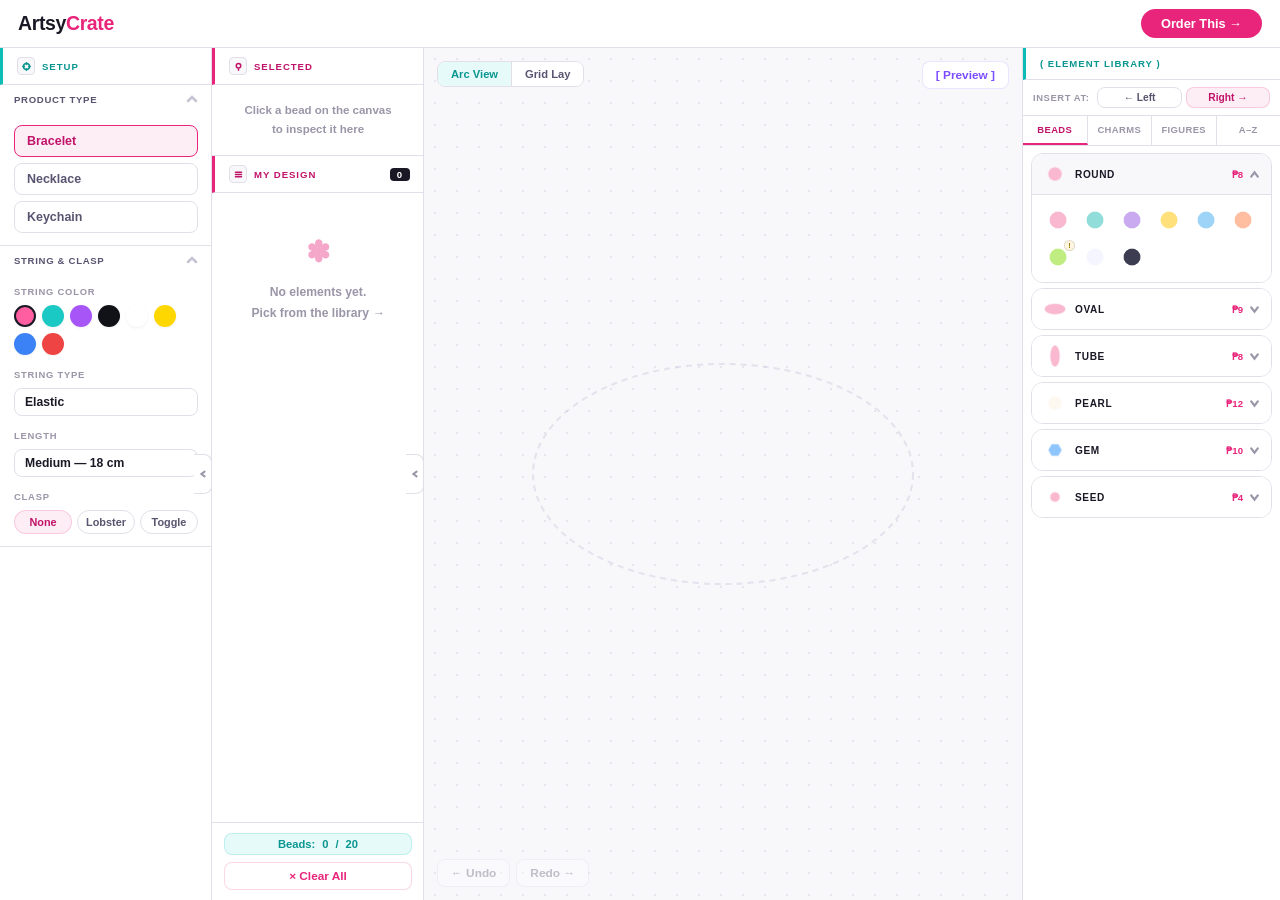
==== builder/main.html @ 863a0976 "3-22" ====
<!DOCTYPE html>
<html lang="en">
<head>
  <meta charset="UTF-8"/>
  <meta name="viewport" content="width=device-width,initial-scale=1.0"/>
  <title>ArtsyCrate — Brutalist Design Builder</title>
  <link rel="preconnect" href="https://fonts.googleapis.com"/>
  <link href="https://fonts.googleapis.com/css2?family=DM+Sans:wght@300;400;500;600;700&display=swap" rel="stylesheet"/>
  <link rel="stylesheet" href="./css/style.css" />

</head>
<body>

<div class="topbar">
  <a href="#" class="logo">Artsy<b>Crate</b></a>

  <div class="topbar-r">
    <button class="btn-order" onclick="app.ui.openOrder()">Order This →</button>
  </div>
</div>



<div class="builder">

  <div class="setup-panel" id="setup-panel">
    <button class="collapse-btn" onclick="app.ui.toggleSetup()" title="Toggle Setup">
      <svg viewBox="0 0 10 10"><polyline points="7,2 3,5 7,8"/></svg>
    </button>
    <div class="collapsed-label"><span>Setup</span></div>
    <div class="setup-inner">
      <div class="phead teal">
        <div class="phead-ico"><svg viewBox="0 0 12 12"><circle cx="6" cy="6" r="4"/><line x1="6" y1="1" x2="6" y2="3"/><line x1="6" y1="9" x2="6" y2="11"/><line x1="1" y1="6" x2="3" y2="6"/><line x1="9" y1="6" x2="11" y2="6"/></svg></div>
        Setup
      </div>
      <div class="psec open" id="sec-product">
        <div class="psec-toggle" onclick="app.ui.toggleSec('sec-product')">
          <span class="psec-toggle-lbl">Product Type</span>
          <svg class="psec-arr" viewBox="0 0 12 12"><polyline points="2,4 6,8 10,4"/></svg>
        </div>
        <div class="psec-body">
          <div class="type-pills">
            <div class="tpill active" data-price="80" data-max="20" data-prod="bracelet" onclick="app.ui.setProduct(this)">
              Bracelet
            </div>
            <div class="tpill" data-price="100" data-max="28" data-prod="necklace" onclick="app.ui.setProduct(this)">
              Necklace
            </div>
            <div class="tpill" data-price="65" data-max="12" data-prod="keychain" onclick="app.ui.setProduct(this)">
              Keychain
            </div>
          </div>
        </div>
      </div>
      <div class="psec open" id="sec-string">
        <div class="psec-toggle" onclick="app.ui.toggleSec('sec-string')">
          <span class="psec-toggle-lbl">String & Clasp</span>
          <svg class="psec-arr" viewBox="0 0 12 12"><polyline points="2,4 6,8 10,4"/></svg>
        </div>
        <div class="psec-body">
          <div class="slbl" style="margin-bottom:8px;">String Color</div>
          <div class="swatches" id="str-sw" style="margin-bottom:14px;">
            <div class="sw active" style="background:#FF5FA0;" onclick="app.ui.setStrCol('#FF5FA0',this)"></div>
            <div class="sw" style="background:#1AC8C4;" onclick="app.ui.setStrCol('#1AC8C4',this)"></div>
            <div class="sw" style="background:#A855F7;" onclick="app.ui.setStrCol('#A855F7',this)"></div>
            <div class="sw" style="background:#111118;" onclick="app.ui.setStrCol('#111118',this)"></div>
            <div class="sw" style="background:#fff;" onclick="app.ui.setStrCol('#ffffff',this)"></div>
            <div class="sw" style="background:#FFD700;" onclick="app.ui.setStrCol('#FFD700',this)"></div>
            <div class="sw" style="background:#3B82F6;" onclick="app.ui.setStrCol('#3B82F6',this)"></div>
            <div class="sw" style="background:#EF4444;" onclick="app.ui.setStrCol('#EF4444',this)"></div>
          </div>
          <div class="slbl" style="margin-bottom:8px;">String Type</div>
          <select class="sel" id="str-type" style="margin-bottom:14px;" onchange="app.ui.setStrType(this.value)">
            <option value="Elastic">Elastic</option>
            <option value="Cord">Cord</option>
            <option value="Wire">Wire</option>
            <option value="Chain">Chain</option>
          </select>
          <div class="slbl" style="margin-bottom:8px;">Length</div>
          <select class="sel" id="length-sel" style="margin-bottom:14px;" onchange="app.render()">
            <option value="small">Small — 16 cm</option>
            <option value="medium" selected>Medium — 18 cm</option>
            <option value="large">Large — 20 cm</option>
            <option value="custom">Custom</option>
          </select>
          <div class="slbl" style="margin-bottom:8px;">Clasp</div>
          <div class="cpills" id="clasp-pills">
            <div class="cpill active" onclick="app.ui.setClasp('none',this)">None</div>
            <div class="cpill" onclick="app.ui.setClasp('lobster',this)">Lobster</div>
            <div class="cpill" onclick="app.ui.setClasp('toggle',this)">Toggle</div>
          </div>
        </div>
      </div>
    </div>
  </div>

  <!-- ── Design panel: inspector + list + clear footer (no total estimate) ── -->
  <div class="design-panel" id="design-panel">
    <button class="collapse-btn" onclick="app.ui.toggleDesign()" title="Toggle Design Panel">
      <svg viewBox="0 0 10 10"><polyline points="7,2 3,5 7,8"/></svg>
    </button>
    <div class="collapsed-label"><span>My Design</span></div>
    <div class="design-inner">
      <div class="insp-section">
        <div class="phead lime">
          <div class="phead-ico"><svg viewBox="0 0 12 12"><circle cx="6" cy="5" r="3"/><line x1="6" y1="9" x2="6" y2="11"/></svg></div>
          Selected
        </div>
        <div id="insp-body">
          <div class="insp-empty">Click a bead on the canvas<br>to inspect it here</div>
        </div>
      </div>
      <div class="placed-list-wrap">
        <div class="phead lime">
          <div class="phead-ico"><svg viewBox="0 0 12 12"><line x1="2" y1="3" x2="10" y2="3"/><line x1="2" y1="6" x2="10" y2="6"/><line x1="2" y1="9" x2="10" y2="9"/></svg></div>
          My Design
          <span id="elem-count-badge" style="margin-left:auto;background:var(--ink);color:white;border-radius:4px;padding:1px 7px;font-size:.6rem;font-weight:900;">0</span>
        </div>
        <div class="dlist" id="design-list">
          <div class="dempty">
            <div class="dempty-icon">✽</div>
            No elements yet.<br>Pick from the library →
          </div>
        </div>
        <!-- Bead ratio + Clear button at the bottom of design panel -->
        <div class="design-clear-foot">
          <div class="design-bead-ratio">
            <span class="bdg teal" style="width:100%;justify-content:center;display:flex;">
              Beads: <span class="val" id="bead-ct" style="margin:0 3px;">0</span> / <span id="bead-max" style="margin-left:3px;">20</span>
            </span>
          </div>
          <button class="tbtn t-pink" onclick="app.state.clearAll()">× Clear All</button>
        </div>
      </div>
    </div>
  </div>

  <!-- ── Canvas area with floating view & preview controls ── -->
  <div class="canvas-area" id="canvas-area">
    <div class="canvas-bg"></div>
    <div class="canvas-surface" id="canvas-surface"></div>

    <!-- Top-left: Arc View / Grid Lay toggle -->
    <div class="canvas-float top-left">
      <div class="view-grp">
        <button class="vtbtn active" id="vt-sil" onclick="app.ui.setView('silhouette')">Arc View</button>
        <button class="vtbtn" id="vt-flat" onclick="app.ui.setView('flatlay')">Grid Lay</button>
      </div>
    </div>

    <!-- Top-right: Preview button -->
    <div class="canvas-float top-right">
      <button class="tbtn t-lime" onclick="app.ui.openPreview()">[ Preview ]</button>
    </div>

    <!-- Bottom-left: Undo / Redo -->
    <div class="canvas-float bottom-left">
      <button class="tbtn" id="btn-undo" onclick="app.state.undo()" disabled>← Undo</button>
      <button class="tbtn" id="btn-redo" onclick="app.state.redo()" disabled>Redo →</button>
    </div>

    <canvas id="main-canvas" width="680" height="480" style="position:relative;z-index:2;cursor:pointer;"></canvas>
  </div>

  <div class="rpanel">
    <div class="rhead">( Element Library )</div>
    
    <div class="dir-toggle">
      <span class="dir-lbl">Insert At:</span>
      <div class="dir-btns">
        <button class="dir-btn" onclick="app.ui.setAddDir('left', this)">← Left</button>
        <button class="dir-btn active" onclick="app.ui.setAddDir('right', this)">Right →</button>
      </div>
    </div>

    <div class="ltabs" id="lib-tabs">
      <div class="ltab active" data-tab="beads"   onclick="app.ui.switchTab(this)">Beads</div>
      <div class="ltab" data-tab="charms"  onclick="app.ui.switchTab(this)">Charms</div>
      <div class="ltab" data-tab="figures" onclick="app.ui.switchTab(this)">Figures</div>
      <div class="ltab" data-tab="letters" onclick="app.ui.switchTab(this)">A–Z</div>
    </div>
    
    <div id="tab-beads" style="display:flex;flex-direction:column;flex:1;overflow:hidden;min-height:0;">
      <div class="bead-groups" id="bead-groups"></div>
    </div>

    <div id="tab-charms" style="display:none;flex-direction:column;flex:1;overflow:hidden;min-height:0;">
      <div class="lsrch"><input type="text" placeholder="Search charms..." oninput="app.ui.filterLib(this)"/></div>
      <div class="lgrid" id="grid-charms"></div>
    </div>
    <div id="tab-figures" style="display:none;flex-direction:column;flex:1;overflow:hidden;min-height:0;">
      <div id="grid-figures" style="display:flex;flex-direction:column;flex:1;overflow:hidden;min-height:0;"></div>
    </div>

    <div id="tab-letters" style="display:none;flex-direction:column;flex:1;overflow:hidden;min-height:0;">
      <!-- Row 1: Tile shape toggle (Square / Circle) -->
      <div class="lshape-row">
        <span class="dir-lbl">Tile Shape:</span>
        <div class="lshape-btns">
          <button class="lshape-btn active" onclick="app.ui.setLetterShape('square', this)">
            <span class="lshape-preview lshape-sq">A</span> Square
          </button>
          <button class="lshape-btn" onclick="app.ui.setLetterShape('round', this)">
            <span class="lshape-preview lshape-rd">A</span> Circle
          </button>
        </div>
      </div>
      <!-- Row 2: Color swatches -->
      <div class="lclr">
        <div class="slbl" style="margin:0;font-size:.65rem;white-space:nowrap;">Color</div>
        <div class="swatches" id="ltr-sw">
          <div class="sw active" style="background:#fff;"     onclick="app.ui.setLtrCol('#ffffff','#333344',this)"></div>
          <div class="sw"        style="background:#F9B8CF;"  onclick="app.ui.setLtrCol('#F9B8CF','#C06080',this)"></div>
          <div class="sw"        style="background:#90DDD9;"  onclick="app.ui.setLtrCol('#90DDD9','#3A8884',this)"></div>
          <div class="sw"        style="background:#C9A9F0;"  onclick="app.ui.setLtrCol('#C9A9F0','#6040A0',this)"></div>
          <div class="sw"        style="background:#CCE86A;"  onclick="app.ui.setLtrCol('#CCE86A','#6A9020',this)"></div>
          <div class="sw"        style="background:#FFE07A;"  onclick="app.ui.setLtrCol('#FFE07A','#A07010',this)"></div>
          <div class="sw"        style="background:#3D3D52;"  onclick="app.ui.setLtrCol('#3D3D52','#ffffff',this)"></div>
        </div>
      </div>
      <!-- Row 3: Letter grid -->
      <div class="lgrid-ltrs" id="grid-ltrs"></div>
    </div>
  </div>
</div>

<!-- Preview Modal -->
<div class="overlay" id="prev-modal">
  <div class="mbox">
    <div class="mhead teal">
      <div class="mtitle">( Design Preview )</div>
      <button class="mclose" onclick="app.ui.closeModal('prev-modal')">×</button>
    </div>
    <div class="mbody">
      <div class="prev-stage" id="prev-stage">
        <div class="design-export-wrap">
          <canvas id="preview-canvas" width="460" height="320"></canvas>
        </div>
      </div>
      <div class="minfo" id="prev-info"></div>
      <div class="mbtns">
        <button class="mbtn secondary" onclick="app.ui.closeModal('prev-modal')">← Edit</button>
        <button class="mbtn primary" onclick="app.ui.downloadDesign()">⬇ Download PNG</button>
      </div>
    </div>
  </div>
</div>

<!-- Order Modal -->
<div class="overlay" id="order-modal">
  <div class="mbox">
    <div class="mhead pink">
      <div class="mtitle">( Place Your Order )</div>
      <button class="mclose" onclick="app.ui.closeModal('order-modal')">×</button>
    </div>
    <div class="mbody">
      <div class="form-col">
        <div class="frow2">
          <div class="frow"><label class="flbl">First Name</label><input class="finput" placeholder="Maria"/></div>
          <div class="frow"><label class="flbl">Last Name</label><input class="finput" placeholder="Santos"/></div>
        </div>
        <div class="frow"><label class="flbl">Contact No.</label><input class="finput" placeholder="09xx-xxx-xxxx"/></div>
        <div class="frow"><label class="flbl">Special Notes</label><input class="finput" placeholder="Any message..."/></div>
        <div class="osum">
          <div class="osum-t">Order Summary</div>
          <div class="osum-row"><span id="os-prod">Bracelet · Medium</span><span id="os-base">₱80</span></div>
          <div class="osum-row"><span id="os-elems">0 elements</span><span id="os-ecost">₱0</span></div>
          <div class="osum-total"><span>Total Estimate</span><span id="os-total" style="color:var(--pink-dk);">₱0.00</span></div>
        </div>
        <div id="order-design-thumb" style="display:none; margin-top:8px;">
          <div class="slbl">Design Reference</div>
          <canvas id="order-canvas" width="300" height="140" style="width:100%;border:var(--b3);border-radius:10px;box-shadow:4px 4px 0 var(--ink); background:var(--off);"></canvas>
        </div>
        <div class="mbtns" style="margin-top:10px;">
          <button class="mbtn secondary" onclick="app.ui.closeModal('order-modal')">← Back</button>
          <button class="mbtn primary" onclick="app.ui.submitOrder()">Submit Order ✓</button>
        </div>
      </div>
    </div>
  </div>
</div>

<div class="toast" id="toast"></div>

<script type="module" src="./js/main.js"></script>

</body>
</html>
---- builder/css/style.css ----
/* ============================================================
   ARTSYCRATE — WHITE PANEL SYSTEM
   Hot pink = primary CTA / active
   Teal     = secondary / canvas accents
   Purple   = inspector / subtle highlight
   All panels: white background, color used only as accents
   ============================================================ */

:root {
  /* ── Brand Colors ── */
  --pink:       #E8257A;
  --pink-dk:    #C0136A;
  --pink-lt:    #FDEEF5;
  --pink-bd:    rgba(232,37,122,.18);

  --teal:       #0DBCB4;
  --teal-dk:    #0A9690;
  --teal-lt:    #E6FAF9;
  --teal-bd:    rgba(13,188,180,.18);

  --purple:     #7C4DFF;
  --purple-dk:  #5E35C8;
  --purple-lt:  #F0EBFF;
  --purple-bd:  rgba(124,77,255,.15);

  /* ── Neutrals ── */
  --ink:        #1A1825;
  --ink2:       #5A5470;
  --ink3:       #9B95A8;
  --ink4:       #C8C3D2;

  --white:      #FFFFFF;
  --grey-50:    #F8F7FA;    /* page bg */
  --grey-100:   #F0EEF4;    /* subtle dividers / hover */
  --grey-200:   #E2DFE9;    /* borders */
  --grey-300:   #CAC6D6;    /* strong borders */

  /* ── Shadows ── */
  --sh-xs:  0 1px 3px rgba(26,24,37,.06);
  --sh-sm:  0 2px 8px rgba(26,24,37,.07);
  --sh-md:  0 4px 20px rgba(26,24,37,.09);

  /* ── Typography ── */
  --fh: 'Syne', sans-serif;
  --fb: 'Nunito', sans-serif;

  /* ── Radius ── */
  --r-xs:   4px;
  --r-sm:   8px;
  --r-md:   12px;
  --r-lg:   16px;
  --r-pill: 999px;

  /* ── Layout ── */
  --setup-w:          212px;
  --design-w:         212px;
  --right-w:          258px;
  --setup-collapsed:  34px;
  --design-collapsed: 34px;
}

*, *::before, *::after { box-sizing: border-box; margin: 0; padding: 0; }

body {
  font-family: var(--fb);
  background: var(--grey-50);
  color: var(--ink);
  overflow: hidden;
  height: 100vh;
  display: flex;
  flex-direction: column;
}

/* ══════════════════════════════════════════
   TOPBAR
══════════════════════════════════════════ */
.topbar {
  background: var(--white);
  padding: 0 18px;
  height: 48px;
  display: flex;
  align-items: center;
  justify-content: space-between;
  border-bottom: 1px solid var(--grey-200);
  flex-shrink: 0;
  z-index: 10;
}

.logo {
  font-family: var(--fh);
  font-size: 1.22rem;
  color: var(--ink);
  text-decoration: none;
  letter-spacing: -.02em;
  font-weight: 800;
}
.logo b { color: var(--pink); }

.topbar-r { display: flex; gap: 8px; align-items: center; }

#price-disp-wrap {
  background: var(--pink-lt);
  border: 1.5px solid var(--pink-bd);
  border-radius: var(--r-pill);
  padding: 5px 14px;
  font-family: var(--fh);
  font-size: .8rem;
  font-weight: 800;
  color: var(--pink);
}

.btn-ghost {
  background: var(--white);
  color: var(--ink2);
  border: 1.5px solid var(--grey-200);
  border-radius: var(--r-pill);
  padding: 6px 16px;
  font-family: var(--fb);
  font-weight: 700;
  font-size: .76rem;
  cursor: pointer;
  transition: border-color .15s, background .15s;
}
.btn-ghost:hover { background: var(--grey-50); border-color: var(--grey-300); }

.btn-order {
  background: var(--pink);
  color: var(--white);
  border: none;
  border-radius: var(--r-pill);
  padding: 7px 20px;
  font-family: var(--fb);
  font-weight: 800;
  font-size: .8rem;
  cursor: pointer;
  transition: background .15s, transform .1s;
}
.btn-order:hover { background: var(--pink-dk); }
.btn-order:active { transform: scale(.97); }

/* ══════════════════════════════════════════
   BADGES
══════════════════════════════════════════ */
.bdg {
  border-radius: var(--r-sm);
  padding: 4px 10px;
  font-family: var(--fb);
  font-weight: 700;
  font-size: .7rem;
  white-space: nowrap;
  display: flex;
  align-items: center;
  gap: 4px;
}
.bdg.teal  { background: var(--teal-lt);   color: var(--teal-dk);   border: 1.5px solid var(--teal-bd); }
.bdg.pink  { background: var(--pink-lt);   color: var(--pink-dk);   border: 1.5px solid var(--pink-bd); }
.bdg .val  { font-weight: 800; }

/* ══════════════════════════════════════════
   MAIN LAYOUT
══════════════════════════════════════════ */
.builder {
  display: flex;
  flex: 1;
  overflow: hidden;
  position: relative;
}

/* ══════════════════════════════════════════
   PANEL HEADERS — white bg, colored left-bar
══════════════════════════════════════════ */
.phead {
  padding: 9px 14px;
  border-bottom: 1px solid var(--grey-200);
  font-family: var(--fb);
  font-size: .6rem;
  font-weight: 800;
  letter-spacing: .10em;
  text-transform: uppercase;
  flex-shrink: 0;
  display: flex;
  align-items: center;
  gap: 7px;
  color: var(--ink2);
  background: var(--white);
  border-left: 3px solid transparent;
}
.phead.teal   { border-left-color: var(--teal);   color: var(--teal-dk); }
.phead.pink   { border-left-color: var(--pink);   color: var(--pink-dk); }
.phead.lime   { border-left-color: var(--pink);   color: var(--pink-dk); }
.phead.purple { border-left-color: var(--purple); color: var(--purple-dk); }

.phead-ico {
  width: 18px; height: 18px;
  border-radius: var(--r-xs);
  display: flex; align-items: center; justify-content: center;
  border: 1px solid var(--grey-200);
  background: var(--grey-50);
}
.phead-ico svg {
  width: 9px; height: 9px;
  stroke: currentColor; fill: none;
  stroke-width: 2; stroke-linecap: round;
}

/* ══════════════════════════════════════════
   SECTION TOGGLES
══════════════════════════════════════════ */
.psec           { border-bottom: 1px solid var(--grey-200); overflow: hidden; flex-shrink: 0; }
.psec-toggle    { padding: 8px 14px; cursor: pointer; display: flex; align-items: center; justify-content: space-between; background: var(--white); transition: background .12s; user-select: none; }
.psec-toggle:hover { background: var(--grey-50); }
.psec-toggle-lbl { font-family: var(--fb); font-size: .6rem; font-weight: 700; letter-spacing: .07em; text-transform: uppercase; color: var(--ink2); }
.psec-arr       { width: 12px; height: 12px; fill: none; stroke: var(--ink4); stroke-width: 2.5; stroke-linecap: round; transition: transform .18s; flex-shrink: 0; }
.psec.open .psec-arr { transform: rotate(180deg); }
.psec-body      { padding: 12px 14px; display: none; background: var(--white); }
.psec.open .psec-body { display: block; }

.slbl {
  font-family: var(--fb);
  font-size: .59rem;
  font-weight: 700;
  letter-spacing: .08em;
  text-transform: uppercase;
  color: var(--ink3);
  margin-bottom: 7px;
}

/* ══════════════════════════════════════════
   PRODUCT TYPE PILLS
══════════════════════════════════════════ */
.type-pills { display: flex; flex-direction: column; gap: 6px; }
.tpill {
  display: flex; align-items: center; gap: 10px;
  background: var(--white);
  border: 1.5px solid var(--grey-200);
  border-radius: var(--r-sm);
  padding: 8px 12px;
  cursor: pointer;
  font-weight: 700;
  font-size: .78rem;
  color: var(--ink2);
  transition: border-color .15s, color .15s, background .15s;
}
.tpill:hover   { background: var(--grey-50); border-color: var(--grey-300); }
.tpill.active  {
  border-color: var(--pink);
  color: var(--pink-dk);
  background: var(--pink-lt);
}
.tp-ico {
  width: 26px; height: 26px;
  border-radius: var(--r-xs);
  border: 1.5px solid var(--grey-200);
  background: var(--grey-50);
  display: flex; align-items: center; justify-content: center;
  font-size: .6rem;
  font-family: var(--fh);
  font-weight: 800;
  flex-shrink: 0;
  color: var(--ink3);
  transition: border-color .15s, background .15s, color .15s;
}
.tpill.active .tp-ico {
  background: var(--pink-lt);
  border-color: var(--pink-bd);
  color: var(--pink);
}

/* ══════════════════════════════════════════
   SWATCHES
══════════════════════════════════════════ */
.swatches { display: flex; gap: 6px; flex-wrap: wrap; }
.sw {
  width: 22px; height: 22px;
  cursor: pointer;
  border: 2px solid transparent;
  border-radius: 50%;
  transition: transform .12s, border-color .12s;
  flex-shrink: 0;
  box-shadow: var(--sh-xs);
}
.sw:hover  { transform: scale(1.15); }
.sw.active { border-color: var(--ink); }

.sel {
  width: 100%;
  border: 1.5px solid var(--grey-200);
  border-radius: var(--r-sm);
  padding: 6px 10px;
  font-family: var(--fb);
  font-weight: 600;
  font-size: .76rem;
  background: var(--white);
  color: var(--ink);
  appearance: none;
  cursor: pointer;
  transition: border-color .13s;
}
.sel:focus { outline: none; border-color: var(--pink); }

.cpills { display: flex; gap: 5px; flex-wrap: wrap; }
.cpill {
  flex: 1; min-width: 44px;
  background: var(--white);
  border: 1.5px solid var(--grey-200);
  border-radius: var(--r-pill);
  padding: 5px 7px;
  cursor: pointer;
  font-weight: 700;
  font-size: .68rem;
  text-align: center;
  color: var(--ink2);
  transition: border-color .13s, background .13s, color .13s;
}
.cpill:hover  { background: var(--grey-50); border-color: var(--grey-300); }
.cpill.active { background: var(--pink-lt); border-color: var(--pink-bd); color: var(--pink-dk); }

/* ══════════════════════════════════════════
   LEFT PANELS
══════════════════════════════════════════ */
.setup-panel, .design-panel {
  background: var(--white);
  border-right: 1px solid var(--grey-200);
  display: flex;
  flex-direction: column;
  overflow: hidden;
  transition: width .24s cubic-bezier(.22,1,.36,1), min-width .24s cubic-bezier(.22,1,.36,1);
  position: relative;
  flex-shrink: 0;
  z-index: 8;
}
.setup-panel  { width: var(--setup-w);  min-width: var(--setup-w);  }
.design-panel { width: var(--design-w); min-width: var(--design-w); }
.setup-panel.collapsed  { width: var(--setup-collapsed);  min-width: var(--setup-collapsed);  }
.design-panel.collapsed { width: var(--design-collapsed); min-width: var(--design-collapsed); }

.setup-inner, .design-inner {
  display: flex; flex-direction: column; flex: 1;
  width: 100%; transition: opacity .14s;
}
.setup-inner  { overflow-y: auto; width: var(--setup-w);  }
.design-inner { overflow: hidden;  width: var(--design-w); }
.setup-panel.collapsed  .setup-inner,
.design-panel.collapsed .design-inner { opacity: 0; pointer-events: none; }

.collapse-btn {
  position: absolute; right: -1px; top: 50%; transform: translateY(-50%);
  width: 18px; height: 40px;
  background: var(--white);
  border: 1px solid var(--grey-200); border-left: none;
  border-radius: 0 var(--r-sm) var(--r-sm) 0;
  cursor: pointer;
  display: flex; align-items: center; justify-content: center;
  z-index: 20;
  transition: background .13s;
}
.collapse-btn:hover { background: var(--grey-50); }
.collapse-btn svg {
  width: 8px; height: 8px;
  fill: none; stroke: var(--ink3);
  stroke-width: 2.5; stroke-linecap: round;
  transition: transform .24s;
}
.setup-panel.collapsed  .collapse-btn svg,
.design-panel.collapsed .collapse-btn svg { transform: scaleX(-1); }

.collapsed-label {
  position: absolute; inset: 0;
  display: flex; align-items: center; justify-content: center;
  pointer-events: none; opacity: 0; transition: opacity .12s;
}
.setup-panel.collapsed  .collapsed-label,
.design-panel.collapsed .collapsed-label { opacity: 1; }
.collapsed-label span {
  font-family: var(--fb);
  font-size: .58rem; font-weight: 800;
  letter-spacing: .12em; text-transform: uppercase;
  writing-mode: vertical-rl; color: var(--ink3);
}

/* ══════════════════════════════════════════
   INSPECTOR — white, purple left-accent strip
══════════════════════════════════════════ */
.insp-section { border-bottom: 1px solid var(--grey-200); flex-shrink: 0; }
.insp-empty {
  font-size: .72rem; font-weight: 600;
  color: var(--ink3);
  padding: 16px 14px;
  background: var(--white);
  line-height: 1.65;
  text-align: center;
}
.insp-content {
  padding: 12px 14px;
  background: var(--white);
}
.insp-top     { display: flex; align-items: center; gap: 9px; margin-bottom: 9px; }
.insp-thumb   {
  width: 40px; height: 40px;
  border: 1.5px solid var(--grey-200);
  background: var(--grey-50);
  border-radius: var(--r-sm);
  display: flex; align-items: center; justify-content: center;
}
.insp-thumb img { width: 78%; height: 78%; object-fit: contain; }
.insp-name    { font-family: var(--fb); font-weight: 800; font-size: .8rem; flex: 1; line-height: 1.3; color: var(--ink); }
.insp-price-badge {
  background: var(--pink-lt);
  border: 1.5px solid var(--pink-bd);
  border-radius: var(--r-pill);
  padding: 3px 9px;
  font-size: .7rem; font-weight: 800;
  white-space: nowrap; color: var(--pink);
}
.insp-meta    { display: flex; gap: 5px; flex-wrap: wrap; margin-bottom: 10px; }
.insp-tag     {
  background: var(--grey-50);
  border: 1px solid var(--grey-200);
  border-radius: var(--r-xs);
  padding: 2px 7px;
  font-size: .6rem; font-weight: 700; color: var(--ink2);
}

.ibtns { display: flex; gap: 6px; }
.ibtn {
  flex: 1;
  background: var(--white);
  border: 1.5px solid var(--grey-200);
  border-radius: var(--r-sm);
  padding: 6px;
  font-family: var(--fb); font-weight: 700; font-size: .67rem;
  cursor: pointer; transition: background .12s, border-color .12s;
  text-align: center; color: var(--ink2);
}
.ibtn:hover  { background: var(--grey-50); }
.ibtn.danger { color: var(--pink-dk); border-color: var(--pink-bd); }
.ibtn.danger:hover { background: var(--pink-lt); }
.ibtn.teal   { color: var(--teal-dk); border-color: var(--teal-bd); }
.ibtn.teal:hover { background: var(--teal-lt); }

/* ══════════════════════════════════════════
   DESIGN LIST
══════════════════════════════════════════ */
.placed-list-wrap { display: flex; flex-direction: column; flex: 1; overflow: hidden; min-height: 0; }
.dlist { overflow-y: auto; flex: 1; padding: 7px; display: flex; flex-direction: column; gap: 4px; background: var(--white); }
.ditem {
  display: flex; align-items: center; gap: 6px;
  background: var(--white);
  border: 1.5px solid var(--grey-200);
  border-radius: var(--r-sm);
  padding: 5px 8px;
  cursor: pointer;
  transition: background .12s, border-color .12s;
}
.ditem:hover    { background: var(--grey-50); }
.ditem.selected { background: var(--pink-lt); border-color: var(--pink-bd); }

.di-num   { font-family: var(--fb); font-size: .54rem; font-weight: 800; color: var(--ink4); min-width: 14px; text-align: center; }
.di-thumb {
  width: 26px; height: 26px;
  border: 1px solid var(--grey-200);
  border-radius: var(--r-xs);
  background: var(--grey-50);
  display: flex; align-items: center; justify-content: center; flex-shrink: 0;
}
.di-thumb img { width: 80%; height: 80%; object-fit: contain; }
.di-name  { font-size: .66rem; font-weight: 700; flex: 1; min-width: 0; overflow: hidden; text-overflow: ellipsis; white-space: nowrap; color: var(--ink); }
.di-price { font-size: .63rem; font-weight: 700; color: var(--pink); white-space: nowrap; }
.di-actions { display: flex; gap: 2px; flex-shrink: 0; }
.di-btn {
  width: 19px; height: 19px;
  background: transparent;
  border: 1px solid var(--grey-200);
  border-radius: var(--r-xs);
  cursor: pointer;
  font-size: .6rem; font-weight: 900;
  display: flex; align-items: center; justify-content: center;
  transition: background .12s, border-color .12s;
  color: var(--ink3);
}
.di-btn:hover     { background: var(--teal-lt); color: var(--teal-dk); border-color: var(--teal-bd); }
.di-btn.del:hover { background: var(--pink-lt);  color: var(--pink-dk);  border-color: var(--pink-bd); }

.dempty      { text-align: center; padding: 28px 12px; font-size: .76rem; font-weight: 600; color: var(--ink3); line-height: 1.7; }
.dempty-icon { font-size: 1.8rem; margin-bottom: 5px; color: var(--pink); opacity: .4; }

.dfoot {
  border-top: 1px solid var(--grey-200);
  padding: 10px 13px;
  background: var(--white);
  flex-shrink: 0;
}
.dfoot-row   { display: flex; justify-content: space-between; font-size: .7rem; font-weight: 700; color: var(--ink2); margin-bottom: 4px; }
.dfoot-total { display: flex; justify-content: space-between; font-family: var(--fb); font-size: .9rem; font-weight: 800; padding-top: 6px; border-top: 1px solid var(--grey-100); margin-top: 4px; color: var(--ink); }

.design-clear-foot {
  border-top: 1px solid var(--grey-200);
  padding: 10px 12px;
  background: var(--white);
  flex-shrink: 0;
  display: flex; flex-direction: column; gap: 7px;
}
.design-bead-ratio .bdg { font-size: .7rem; width: 100%; justify-content: center; border-radius: var(--r-sm); }

/* ══════════════════════════════════════════
   BUTTONS — flat utility buttons
══════════════════════════════════════════ */
.tbtn {
  background: var(--white); color: var(--ink2);
  border: 1.5px solid var(--grey-200);
  border-radius: var(--r-sm);
  padding: 6px 13px;
  font-family: var(--fb); font-weight: 700; font-size: .74rem;
  cursor: pointer; transition: background .13s, border-color .13s, color .13s;
  white-space: nowrap;
  display: flex; align-items: center; justify-content: center;
}
.tbtn:hover  { background: var(--grey-50); border-color: var(--grey-300); color: var(--ink); }
.tbtn:disabled { opacity: .35; cursor: not-allowed; }
.tbtn.t-pink { color: var(--pink);    border-color: var(--pink-bd); }
.tbtn.t-pink:hover { background: var(--pink-lt); border-color: var(--pink); }
.tbtn.t-teal { color: var(--teal-dk); border-color: var(--teal-bd); }
.tbtn.t-teal:hover { background: var(--teal-lt); border-color: var(--teal); }
.tbtn.t-lime { color: var(--purple);  border-color: var(--purple-bd); }
.tbtn.t-lime:hover { background: var(--purple-lt); border-color: var(--purple); }

.view-grp {
  display: flex;
  border: 1.5px solid var(--grey-200);
  border-radius: var(--r-sm);
  overflow: hidden;
  background: var(--white);
}
.vtbtn {
  background: var(--white); color: var(--ink2);
  border: none; border-right: 1px solid var(--grey-200);
  padding: 6px 13px;
  font-family: var(--fb); font-weight: 700; font-size: .7rem;
  cursor: pointer; transition: background .12s, color .12s;
}
.vtbtn:last-child { border-right: none; }
.vtbtn.active     { background: var(--teal-lt); color: var(--teal-dk); }

/* ══════════════════════════════════════════
   CANVAS AREA
══════════════════════════════════════════ */
.canvas-area {
  background: var(--grey-50);
  display: flex; align-items: center; justify-content: center;
  position: relative; overflow: hidden; flex: 1;
}
.canvas-bg {
  position: absolute; inset: 0;
  background-image: radial-gradient(circle, var(--grey-300) 1px, transparent 1px);
  background-size: 22px 22px;
  opacity: .35; pointer-events: none;
}
.canvas-surface {
  position: absolute; inset: 0; opacity: 0; transition: opacity .3s; pointer-events: none;
  background-image: linear-gradient(var(--teal-bd) 1px, transparent 1px), linear-gradient(90deg, var(--teal-bd) 1px, transparent 1px);
  background-size: 38px 38px;
}
.canvas-surface.show { opacity: 1; }

.canvas-float { position: absolute; z-index: 5; display: flex; gap: 6px; pointer-events: all; }
.canvas-float.top-left    { top: 13px; left: 13px; }
.canvas-float.top-right   { top: 13px; right: 13px; }
.canvas-float.bottom-left { bottom: 13px; left: 13px; }

.empty-over {
  position: absolute;
  display: flex; flex-direction: column; align-items: center; gap: 10px;
  text-align: center; pointer-events: none; z-index: 3;
}
.eo-icon {
  width: 64px; height: 64px;
  background: var(--white);
  border: 1.5px solid var(--pink-bd);
  border-radius: var(--r-lg);
  display: flex; align-items: center; justify-content: center;
  font-size: 1.9rem; color: var(--pink);
  box-shadow: var(--sh-sm);
}
.eo-t { font-family: var(--fh); font-size: .98rem; font-weight: 800; color: var(--ink2); }
.eo-s { font-size: .76rem; font-weight: 600; color: var(--ink3); max-width: 165px; line-height: 1.6; }

/* ══════════════════════════════════════════
   RIGHT PANEL
══════════════════════════════════════════ */
.rpanel {
  width: var(--right-w); min-width: var(--right-w);
  background: var(--white);
  border-left: 1px solid var(--grey-200);
  display: flex; flex-direction: column; overflow: hidden; flex-shrink: 0;
}
/* Right panel header uses teal accent via .phead.teal above */
.rhead {
  padding: 10px 14px;
  border-bottom: 1px solid var(--grey-200);
  font-family: var(--fb);
  font-size: .6rem; font-weight: 800; letter-spacing: .10em; text-transform: uppercase;
  background: var(--white);
  color: var(--teal-dk);
  border-left: 3px solid var(--teal);
  flex-shrink: 0;
}

.dir-toggle {
  display: flex; align-items: center; gap: 8px;
  padding: 7px 10px;
  border-bottom: 1px solid var(--grey-200);
  background: var(--white);
  flex-shrink: 0;
}
.dir-lbl    { font-size: .59rem; font-family: var(--fb); font-weight: 700; color: var(--ink3); text-transform: uppercase; white-space: nowrap; letter-spacing: .06em; }
.dir-btns   { display: flex; flex: 1; gap: 4px; }
.dir-btn    {
  flex: 1; padding: 4px 6px;
  font-size: .64rem; font-weight: 700; font-family: var(--fb);
  border: 1.5px solid var(--grey-200);
  border-radius: var(--r-sm);
  background: var(--white); cursor: pointer;
  transition: background .12s, border-color .12s, color .12s;
  color: var(--ink2);
}
.dir-btn:hover  { background: var(--grey-50); }
.dir-btn.active { background: var(--pink-lt); color: var(--pink-dk); border-color: var(--pink-bd); }

/* ── Library Tabs ── */
.ltabs {
  display: flex;
  border-bottom: 1px solid var(--grey-200);
  flex-shrink: 0;
  background: var(--white);
}
.ltab {
  flex: 1; padding: 8px 2px; text-align: center;
  font-family: var(--fb); font-size: .59rem; font-weight: 700;
  letter-spacing: .04em; text-transform: uppercase;
  border-right: 1px solid var(--grey-200);
  cursor: pointer; color: var(--ink3);
  transition: background .12s, color .12s;
}
.ltab:last-child { border-right: none; }
.ltab:hover  { background: var(--grey-50); color: var(--ink2); }
.ltab.active { background: var(--white); color: var(--pink-dk); border-bottom: 2.5px solid var(--pink); }

/* ── Search ── */
.lsrch { padding: 8px; border-bottom: 1px solid var(--grey-200); flex-shrink: 0; background: var(--white); }
.lsrch input {
  width: 100%;
  border: 1.5px solid var(--grey-200);
  border-radius: var(--r-sm);
  padding: 6px 10px;
  font-family: var(--fb); font-weight: 600; font-size: .74rem;
  background: var(--grey-50); color: var(--ink);
  transition: border-color .13s, background .13s;
}
.lsrch input:focus { outline: none; border-color: var(--pink); background: var(--white); }

/* ── Element Grid ── */
.lgrid {
  display: grid; grid-template-columns: 1fr 1fr; gap: 7px;
  padding: 9px 8px; overflow-y: auto; flex: 1;
  background: var(--white);
}
.ecard {
  border: 1.5px solid var(--grey-200);
  border-radius: var(--r-md);
  padding: 10px 5px;
  cursor: pointer; background: var(--white);
  display: flex; flex-direction: column; align-items: center; gap: 5px;
  transition: border-color .15s, background .15s, transform .12s;
  overflow: hidden;
}
.ecard:hover  { border-color: var(--pink-bd); background: var(--pink-lt); transform: translateY(-1px); box-shadow: var(--sh-xs); }
.ecard.out    { opacity: .4; cursor: not-allowed; pointer-events: none; }

.eprev-img { width: 54px; height: 54px; display: flex; align-items: center; justify-content: center; flex-shrink: 0; }
.eprev-img img { max-width: 100%; max-height: 100%; display: block; }
.ename { font-size: .6rem; font-weight: 700; color: var(--ink2); text-align: center; line-height: 1.2; }

/* ── Stock badges ── */
.sbd   { font-size: .55rem; font-weight: 700; padding: 2px 7px; border-radius: var(--r-pill); }
.s-in  { background: var(--teal-lt);  color: var(--teal-dk); }
.s-low { background: #FFF7E0; color: #A07200; }
.s-out { background: var(--pink-lt);  color: var(--pink-dk); }

/* Figures variant */
.ecard.figure { }
.ecard.figure:hover { }
.ecard.figure .eprev-img { width: 62px; height: 62px; }
.ecard.figure .eprev-img img { width: 100%; height: 100%; object-fit: contain; }

/* ── Letter Color Row ── */
.lclr {
  padding: 8px; border-bottom: 1px solid var(--grey-200);
  display: flex; align-items: center; gap: 8px;
  flex-shrink: 0; background: var(--white);
}
.lgrid-ltrs {
  display: grid; grid-template-columns: repeat(5,1fr); gap: 5px;
  padding: 9px 7px; overflow-y: auto; flex: 1; background: var(--white);
}
.lbtn {
  aspect-ratio: 1;
  border: 1.5px solid var(--grey-200);
  border-radius: var(--r-sm);
  background: var(--white);
  cursor: pointer;
  font-family: var(--fb); font-weight: 800; font-size: .88rem;
  display: flex; align-items: center; justify-content: center;
  color: var(--ink);
  transition: border-color .12s, transform .12s, box-shadow .12s;
}
.lbtn:hover { border-color: var(--pink-bd); transform: scale(1.08); box-shadow: var(--sh-xs); }

/* ══════════════════════════════════════════
   BEAD GROUPS (accordion)
══════════════════════════════════════════ */
.bead-groups {
  overflow-y: auto; flex: 1; padding: 7px 8px;
  display: flex; flex-direction: column; gap: 5px;
  background: var(--white);
}
.bgroup {
  background: var(--white);
  border: 1.5px solid var(--grey-200);
  border-radius: var(--r-md);
  overflow: hidden;
}
.bgroup-head {
  display: flex; align-items: center; justify-content: space-between;
  padding: 8px 11px; cursor: pointer; user-select: none;
  background: var(--white); transition: background .12s;
}
.bgroup-head:hover { background: var(--grey-50); }
.bgroup.open .bgroup-head { background: var(--grey-50); border-bottom: 1px solid var(--grey-200); }
.bgroup-head-l { display: flex; align-items: center; gap: 8px; }
.bgroup-head-r { display: flex; align-items: center; gap: 6px; }
.bgroup-preview { width: 24px; height: 24px; object-fit: contain; flex-shrink: 0; }
.bgroup-lbl { font-family: var(--fb); font-size: .63rem; font-weight: 700; letter-spacing: .06em; text-transform: uppercase; color: var(--ink); }
.bgroup-price { font-family: var(--fb); font-size: .6rem; font-weight: 700; color: var(--pink); }
.bgroup-arr { width: 11px; height: 11px; fill: none; stroke: var(--ink3); stroke-width: 2; stroke-linecap: round; transition: transform .16s; flex-shrink: 0; }
.bgroup.open .bgroup-arr { transform: rotate(180deg); }
.bgroup-body { display: none; padding: 10px 11px; background: var(--white); }
.bgroup.open .bgroup-body { display: block; }
.bgroup-swatches { display: flex; flex-wrap: wrap; gap: 7px; }

.bswatch {
  width: 30px; height: 30px;
  border-radius: 50%; cursor: pointer;
  position: relative; transition: transform .12s, box-shadow .12s;
  display: flex; align-items: center; justify-content: center; flex-shrink: 0;
}
.bswatch img { width: 100%; height: 100%; object-fit: contain; display: block; }
.bswatch:hover  { transform: scale(1.18) translateY(-2px); box-shadow: 0 3px 8px rgba(0,0,0,.15); }
.bswatch:active { transform: scale(.93); }
.bswatch.out    { opacity: .3; cursor: not-allowed; pointer-events: none; }
.bswatch-low {
  position: absolute; top: -2px; right: -2px;
  width: 11px; height: 11px;
  background: #FFF7E0; border: 1px solid rgba(0,0,0,.12); border-radius: 50%;
  font-size: .46rem; font-weight: 900;
  display: flex; align-items: center; justify-content: center;
  color: #A07200; pointer-events: none;
}

/* ══════════════════════════════════════════
   LETTER SHAPE ROW
══════════════════════════════════════════ */
.lshape-row {
  display: flex; align-items: center; gap: 8px;
  padding: 7px 10px;
  border-bottom: 1px solid var(--grey-200);
  background: var(--white);
  flex-shrink: 0;
}
.lshape-btns { display: flex; flex: 1; gap: 4px; }
.lshape-btn {
  flex: 1; display: flex; align-items: center; justify-content: center; gap: 5px;
  padding: 5px 6px; font-size: .63rem; font-weight: 700; font-family: var(--fb);
  border: 1.5px solid var(--grey-200);
  border-radius: var(--r-sm);
  background: var(--white); cursor: pointer;
  transition: background .12s, border-color .12s; color: var(--ink2);
}
.lshape-btn:hover  { background: var(--grey-50); }
.lshape-btn.active { background: var(--pink-lt); border-color: var(--pink-bd); color: var(--pink-dk); }
.lshape-preview {
  width: 16px; height: 16px;
  display: flex; align-items: center; justify-content: center;
  background: var(--pink-lt); border: 1px solid var(--pink-bd);
  font-size: .68rem; font-weight: 900; color: var(--pink-dk); flex-shrink: 0;
}
.lshape-sq { border-radius: 3px; }
.lshape-rd { border-radius: 50%; }

/* ══════════════════════════════════════════
   MODALS
══════════════════════════════════════════ */
.overlay {
  display: none; position: fixed; inset: 0; z-index: 500;
  background: rgba(26,24,37,.30); backdrop-filter: blur(8px);
  align-items: center; justify-content: center;
}
.overlay.open { display: flex; }
.mbox {
  background: var(--white);
  border: 1.5px solid var(--grey-200);
  border-radius: var(--r-lg);
  box-shadow: var(--sh-md);
  width: min(520px,92vw);
  overflow: hidden;
  animation: popIn .22s cubic-bezier(.22,1,.36,1);
}
@keyframes popIn { from { transform: scale(.95) translateY(12px); opacity: 0; } to { transform: scale(1) translateY(0); opacity: 1; } }

.mhead {
  padding: 15px 20px;
  display: flex; align-items: center; justify-content: space-between;
  border-bottom: 1px solid var(--grey-200);
  background: var(--white);
}
/* Tint only the left border, not the whole header background */
.mhead.teal { border-left: 4px solid var(--teal); }
.mhead.pink { border-left: 4px solid var(--pink); }
.mtitle  { font-family: var(--fh); font-size: 1.05rem; font-weight: 800; color: var(--ink); }
.mclose  {
  width: 28px; height: 28px;
  border: 1.5px solid var(--grey-200);
  border-radius: 50%; background: var(--white);
  cursor: pointer; font-size: .95rem; color: var(--ink2);
  display: flex; align-items: center; justify-content: center;
  transition: background .12s, border-color .12s;
}
.mclose:hover { background: var(--pink-lt); border-color: var(--pink-bd); color: var(--pink-dk); }
.mbody { padding: 20px; }

.prev-stage {
  background: var(--grey-50);
  border: 1.5px solid var(--grey-200);
  border-radius: var(--r-md);
  padding: 10px;
  display: flex; align-items: center; justify-content: center;
  margin-bottom: 16px; min-height: 160px;
  overflow: hidden; position: relative;
}
.prev-stage canvas { max-width: 100%; border: 1px solid var(--grey-200); border-radius: var(--r-sm); background: var(--white); }

.minfo { display: grid; grid-template-columns: 1fr 1fr; gap: 9px; margin-bottom: 16px; }
.mic   { background: var(--grey-50); border: 1px solid var(--grey-200); border-radius: var(--r-sm); padding: 10px 13px; }
.mic-l { font-size: .6rem; font-weight: 700; letter-spacing: .08em; text-transform: uppercase; color: var(--ink3); margin-bottom: 4px; }
.mic-v { font-family: var(--fh); font-size: .92rem; font-weight: 800; color: var(--ink); }

.mbtns { display: flex; gap: 8px; }
.mbtn  { flex: 1; padding: 11px; border-radius: var(--r-sm); font-family: var(--fb); font-weight: 700; font-size: .84rem; cursor: pointer; transition: background .13s; text-align: center; }
.mbtn.primary   { background: var(--pink); color: var(--white); border: none; }
.mbtn.primary:hover { background: var(--pink-dk); }
.mbtn.secondary { background: var(--white); color: var(--teal-dk); border: 1.5px solid var(--teal-bd); }
.mbtn.secondary:hover { background: var(--teal-lt); }

.form-col { display: flex; flex-direction: column; gap: 13px; }
.frow     { display: flex; flex-direction: column; gap: 4px; }
.flbl     { font-family: var(--fb); font-size: .66rem; font-weight: 700; letter-spacing: .07em; text-transform: uppercase; color: var(--ink2); }
.finput   { border: 1.5px solid var(--grey-200); border-radius: var(--r-sm); padding: 9px 12px; font-family: var(--fb); font-weight: 600; font-size: .88rem; background: var(--grey-50); color: var(--ink); transition: border-color .13s, background .13s; }
.finput:focus { outline: none; background: var(--white); border-color: var(--pink); }
.frow2    { display: grid; grid-template-columns: 1fr 1fr; gap: 9px; }

.osum       { background: var(--grey-50); border: 1.5px solid var(--grey-200); border-radius: var(--r-md); padding: 14px 16px; }
.osum-t     { font-family: var(--fb); font-size: .7rem; font-weight: 800; letter-spacing: .08em; text-transform: uppercase; margin-bottom: 10px; color: var(--ink2); }
.osum-row   { display: flex; justify-content: space-between; font-size: .82rem; font-weight: 600; margin-bottom: 5px; color: var(--ink2); }
.osum-total { display: flex; justify-content: space-between; font-family: var(--fh); font-size: 1rem; font-weight: 800; margin-top: 10px; padding-top: 10px; border-top: 1px solid var(--grey-200); color: var(--ink); }

.design-export-wrap { text-align: center; }
.download-hint {
  font-size: .72rem; font-weight: 700; color: var(--teal-dk);
  margin-top: 9px; display: inline-block;
  padding: 4px 14px;
  background: var(--teal-lt);
  border: 1.5px solid var(--teal-bd);
  border-radius: var(--r-pill);
}

/* ══════════════════════════════════════════
   TOAST
══════════════════════════════════════════ */
.toast {
  position: fixed; bottom: 22px; left: 50%;
  transform: translateX(-50%) translateY(70px);
  background: var(--ink); color: var(--white);
  border-radius: var(--r-pill); padding: 9px 20px;
  font-family: var(--fb); font-size: .8rem; font-weight: 700;
  z-index: 999; transition: transform .28s cubic-bezier(.22,1,.36,1);
  white-space: nowrap; box-shadow: var(--sh-md);
}
.toast.show { transform: translateX(-50%) translateY(0); }

/* ══════════════════════════════════════════
   SCROLLBARS
══════════════════════════════════════════ */
::-webkit-scrollbar       { width: 4px; height: 4px; }
::-webkit-scrollbar-track { background: transparent; }
::-webkit-scrollbar-thumb { background: var(--grey-300); border-radius: 4px; }
::-webkit-scrollbar-thumb:hover { background: var(--pink); }
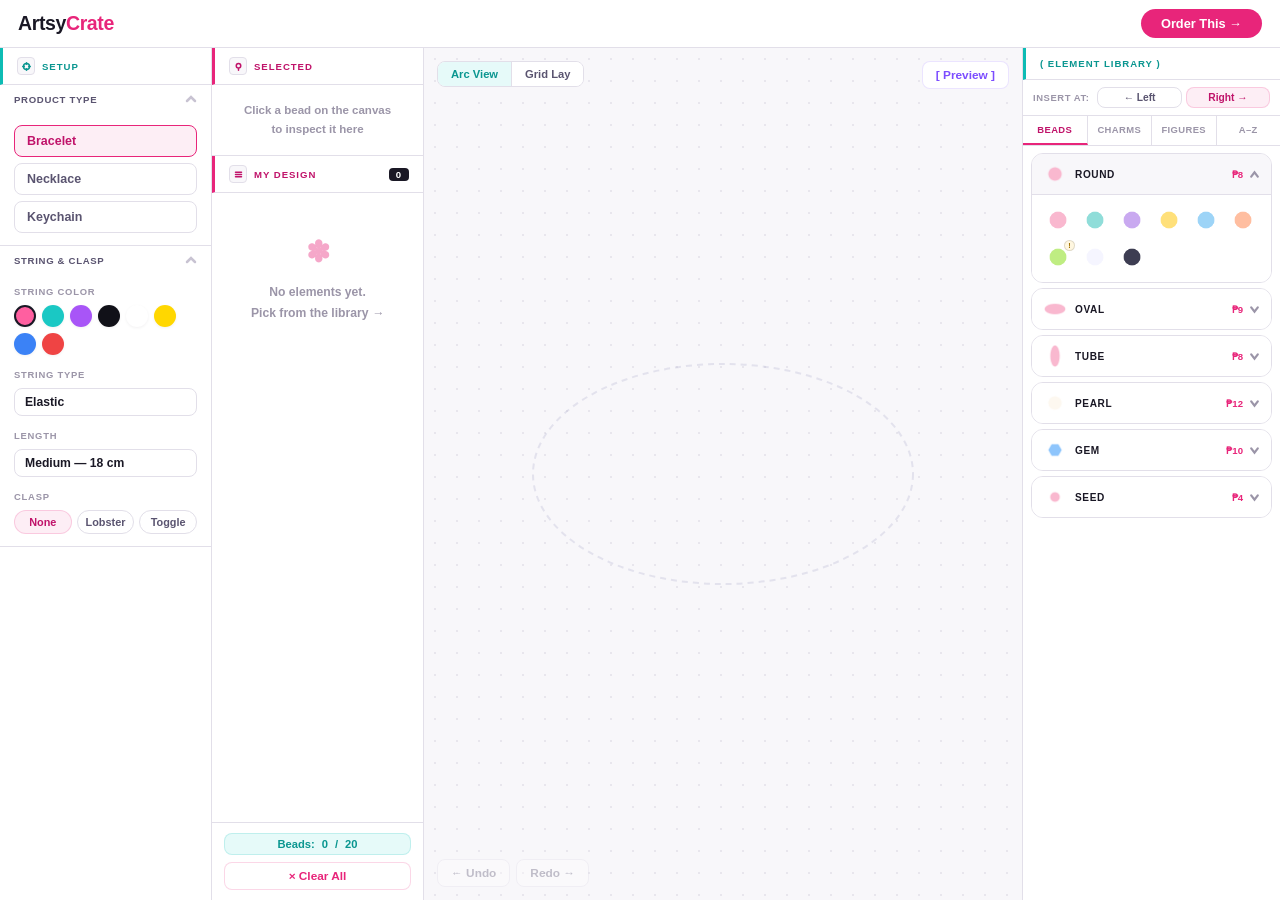
==== commit 880a3130: "3-22" ====
--- a/builder/main.html
+++ b/builder/main.html
@@ -3,31 +3,24 @@
 <head>
   <meta charset="UTF-8"/>
   <meta name="viewport" content="width=device-width,initial-scale=1.0"/>
-  <title>ArtsyCrate — Brutalist Design Builder</title>
+  <title>ArtsyCrate — Design Builder</title>
   <link rel="preconnect" href="https://fonts.googleapis.com"/>
   <link href="https://fonts.googleapis.com/css2?family=DM+Sans:wght@300;400;500;600;700&display=swap" rel="stylesheet"/>
   <link rel="stylesheet" href="./css/style.css" />
-
 </head>
 <body>
 
 <div class="topbar">
   <a href="#" class="logo">Artsy<b>Crate</b></a>
-
   <div class="topbar-r">
     <button class="btn-order" onclick="app.ui.openOrder()">Order This →</button>
   </div>
 </div>
 
-
-
 <div class="builder">
 
+  <!-- ── Setup Panel ── -->
   <div class="setup-panel" id="setup-panel">
-    <button class="collapse-btn" onclick="app.ui.toggleSetup()" title="Toggle Setup">
-      <svg viewBox="0 0 10 10"><polyline points="7,2 3,5 7,8"/></svg>
-    </button>
-    <div class="collapsed-label"><span>Setup</span></div>
     <div class="setup-inner">
       <div class="phead teal">
         <div class="phead-ico"><svg viewBox="0 0 12 12"><circle cx="6" cy="6" r="4"/><line x1="6" y1="1" x2="6" y2="3"/><line x1="6" y1="9" x2="6" y2="11"/><line x1="1" y1="6" x2="3" y2="6"/><line x1="9" y1="6" x2="11" y2="6"/></svg></div>
@@ -94,12 +87,8 @@
     </div>
   </div>
 
-  <!-- ── Design panel: inspector + list + clear footer (no total estimate) ── -->
+  <!-- ── Design Panel ── -->
   <div class="design-panel" id="design-panel">
-    <button class="collapse-btn" onclick="app.ui.toggleDesign()" title="Toggle Design Panel">
-      <svg viewBox="0 0 10 10"><polyline points="7,2 3,5 7,8"/></svg>
-    </button>
-    <div class="collapsed-label"><span>My Design</span></div>
     <div class="design-inner">
       <div class="insp-section">
         <div class="phead lime">
@@ -122,7 +111,6 @@
             No elements yet.<br>Pick from the library →
           </div>
         </div>
-        <!-- Bead ratio + Clear button at the bottom of design panel -->
         <div class="design-clear-foot">
           <div class="design-bead-ratio">
             <span class="bdg teal" style="width:100%;justify-content:center;display:flex;">
@@ -135,12 +123,11 @@
     </div>
   </div>
 
-  <!-- ── Canvas area with floating view & preview controls ── -->
+  <!-- ── Canvas Area ── -->
   <div class="canvas-area" id="canvas-area">
     <div class="canvas-bg"></div>
     <div class="canvas-surface" id="canvas-surface"></div>
 
-    <!-- Top-left: Arc View / Grid Lay toggle -->
     <div class="canvas-float top-left">
       <div class="view-grp">
         <button class="vtbtn active" id="vt-sil" onclick="app.ui.setView('silhouette')">Arc View</button>
@@ -148,12 +135,10 @@
       </div>
     </div>
 
-    <!-- Top-right: Preview button -->
     <div class="canvas-float top-right">
       <button class="tbtn t-lime" onclick="app.ui.openPreview()">[ Preview ]</button>
     </div>
 
-    <!-- Bottom-left: Undo / Redo -->
     <div class="canvas-float bottom-left">
       <button class="tbtn" id="btn-undo" onclick="app.state.undo()" disabled>← Undo</button>
       <button class="tbtn" id="btn-redo" onclick="app.state.redo()" disabled>Redo →</button>
@@ -162,9 +147,10 @@
     <canvas id="main-canvas" width="680" height="480" style="position:relative;z-index:2;cursor:pointer;"></canvas>
   </div>
 
+  <!-- ── Right Panel ── -->
   <div class="rpanel">
     <div class="rhead">( Element Library )</div>
-    
+
     <div class="dir-toggle">
       <span class="dir-lbl">Insert At:</span>
       <div class="dir-btns">
@@ -179,7 +165,7 @@
       <div class="ltab" data-tab="figures" onclick="app.ui.switchTab(this)">Figures</div>
       <div class="ltab" data-tab="letters" onclick="app.ui.switchTab(this)">A–Z</div>
     </div>
-    
+
     <div id="tab-beads" style="display:flex;flex-direction:column;flex:1;overflow:hidden;min-height:0;">
       <div class="bead-groups" id="bead-groups"></div>
     </div>
@@ -188,12 +174,12 @@
       <div class="lsrch"><input type="text" placeholder="Search charms..." oninput="app.ui.filterLib(this)"/></div>
       <div class="lgrid" id="grid-charms"></div>
     </div>
+
     <div id="tab-figures" style="display:none;flex-direction:column;flex:1;overflow:hidden;min-height:0;">
       <div id="grid-figures" style="display:flex;flex-direction:column;flex:1;overflow:hidden;min-height:0;"></div>
     </div>
 
     <div id="tab-letters" style="display:none;flex-direction:column;flex:1;overflow:hidden;min-height:0;">
-      <!-- Row 1: Tile shape toggle (Square / Circle) -->
       <div class="lshape-row">
         <span class="dir-lbl">Tile Shape:</span>
         <div class="lshape-btns">
@@ -205,7 +191,6 @@
           </button>
         </div>
       </div>
-      <!-- Row 2: Color swatches -->
       <div class="lclr">
         <div class="slbl" style="margin:0;font-size:.65rem;white-space:nowrap;">Color</div>
         <div class="swatches" id="ltr-sw">
@@ -218,7 +203,6 @@
           <div class="sw"        style="background:#3D3D52;"  onclick="app.ui.setLtrCol('#3D3D52','#ffffff',this)"></div>
         </div>
       </div>
-      <!-- Row 3: Letter grid -->
       <div class="lgrid-ltrs" id="grid-ltrs"></div>
     </div>
   </div>
--- a/builder/css/style.css
+++ b/builder/css/style.css
@@ -30,10 +30,10 @@
   --ink4:       #C8C3D2;
 
   --white:      #FFFFFF;
-  --grey-50:    #F8F7FA;    /* page bg */
-  --grey-100:   #F0EEF4;    /* subtle dividers / hover */
-  --grey-200:   #E2DFE9;    /* borders */
-  --grey-300:   #CAC6D6;    /* strong borders */
+  --grey-50:    #F8F7FA;
+  --grey-100:   #F0EEF4;
+  --grey-200:   #E2DFE9;
+  --grey-300:   #CAC6D6;
 
   /* ── Shadows ── */
   --sh-xs:  0 1px 3px rgba(26,24,37,.06);
@@ -52,11 +52,9 @@
   --r-pill: 999px;
 
   /* ── Layout ── */
-  --setup-w:          212px;
-  --design-w:         212px;
-  --right-w:          258px;
-  --setup-collapsed:  34px;
-  --design-collapsed: 34px;
+  --setup-w:  212px;
+  --design-w: 212px;
+  --right-w:  258px;
 }
 
 *, *::before, *::after { box-sizing: border-box; margin: 0; padding: 0; }
@@ -167,7 +165,7 @@
 }
 
 /* ══════════════════════════════════════════
-   PANEL HEADERS — white bg, colored left-bar
+   PANEL HEADERS
 ══════════════════════════════════════════ */
 .phead {
   padding: 9px 14px;
@@ -316,7 +314,7 @@
 .cpill.active { background: var(--pink-lt); border-color: var(--pink-bd); color: var(--pink-dk); }
 
 /* ══════════════════════════════════════════
-   LEFT PANELS
+   LEFT PANELS — always visible, no collapse
 ══════════════════════════════════════════ */
 .setup-panel, .design-panel {
   background: var(--white);
@@ -324,62 +322,20 @@
   display: flex;
   flex-direction: column;
   overflow: hidden;
-  transition: width .24s cubic-bezier(.22,1,.36,1), min-width .24s cubic-bezier(.22,1,.36,1);
-  position: relative;
-  flex-shrink: 0;
-  z-index: 8;
-}
-.setup-panel  { width: var(--setup-w);  min-width: var(--setup-w);  }
-.design-panel { width: var(--design-w); min-width: var(--design-w); }
-.setup-panel.collapsed  { width: var(--setup-collapsed);  min-width: var(--setup-collapsed);  }
-.design-panel.collapsed { width: var(--design-collapsed); min-width: var(--design-collapsed); }
+  flex-shrink: 0;
+}
+.setup-panel  { width: var(--setup-w);  }
+.design-panel { width: var(--design-w); }
 
 .setup-inner, .design-inner {
   display: flex; flex-direction: column; flex: 1;
-  width: 100%; transition: opacity .14s;
-}
-.setup-inner  { overflow-y: auto; width: var(--setup-w);  }
-.design-inner { overflow: hidden;  width: var(--design-w); }
-.setup-panel.collapsed  .setup-inner,
-.design-panel.collapsed .design-inner { opacity: 0; pointer-events: none; }
-
-.collapse-btn {
-  position: absolute; right: -1px; top: 50%; transform: translateY(-50%);
-  width: 18px; height: 40px;
-  background: var(--white);
-  border: 1px solid var(--grey-200); border-left: none;
-  border-radius: 0 var(--r-sm) var(--r-sm) 0;
-  cursor: pointer;
-  display: flex; align-items: center; justify-content: center;
-  z-index: 20;
-  transition: background .13s;
-}
-.collapse-btn:hover { background: var(--grey-50); }
-.collapse-btn svg {
-  width: 8px; height: 8px;
-  fill: none; stroke: var(--ink3);
-  stroke-width: 2.5; stroke-linecap: round;
-  transition: transform .24s;
-}
-.setup-panel.collapsed  .collapse-btn svg,
-.design-panel.collapsed .collapse-btn svg { transform: scaleX(-1); }
-
-.collapsed-label {
-  position: absolute; inset: 0;
-  display: flex; align-items: center; justify-content: center;
-  pointer-events: none; opacity: 0; transition: opacity .12s;
-}
-.setup-panel.collapsed  .collapsed-label,
-.design-panel.collapsed .collapsed-label { opacity: 1; }
-.collapsed-label span {
-  font-family: var(--fb);
-  font-size: .58rem; font-weight: 800;
-  letter-spacing: .12em; text-transform: uppercase;
-  writing-mode: vertical-rl; color: var(--ink3);
-}
-
-/* ══════════════════════════════════════════
-   INSPECTOR — white, purple left-accent strip
+  width: 100%;
+}
+.setup-inner  { overflow-y: auto; }
+.design-inner { overflow: hidden; }
+
+/* ══════════════════════════════════════════
+   INSPECTOR
 ══════════════════════════════════════════ */
 .insp-section { border-bottom: 1px solid var(--grey-200); flex-shrink: 0; }
 .insp-empty {
@@ -503,7 +459,7 @@
 .design-bead-ratio .bdg { font-size: .7rem; width: 100%; justify-content: center; border-radius: var(--r-sm); }
 
 /* ══════════════════════════════════════════
-   BUTTONS — flat utility buttons
+   BUTTONS
 ══════════════════════════════════════════ */
 .tbtn {
   background: var(--white); color: var(--ink2);
@@ -593,7 +549,6 @@
   border-left: 1px solid var(--grey-200);
   display: flex; flex-direction: column; overflow: hidden; flex-shrink: 0;
 }
-/* Right panel header uses teal accent via .phead.teal above */
 .rhead {
   padding: 10px 14px;
   border-bottom: 1px solid var(--grey-200);
@@ -686,9 +641,6 @@
 .s-low { background: #FFF7E0; color: #A07200; }
 .s-out { background: var(--pink-lt);  color: var(--pink-dk); }
 
-/* Figures variant */
-.ecard.figure { }
-.ecard.figure:hover { }
 .ecard.figure .eprev-img { width: 62px; height: 62px; }
 .ecard.figure .eprev-img img { width: 100%; height: 100%; object-fit: contain; }
 
@@ -716,7 +668,7 @@
 .lbtn:hover { border-color: var(--pink-bd); transform: scale(1.08); box-shadow: var(--sh-xs); }
 
 /* ══════════════════════════════════════════
-   BEAD GROUPS (accordion)
+   BEAD GROUPS
 ══════════════════════════════════════════ */
 .bead-groups {
   overflow-y: auto; flex: 1; padding: 7px 8px;
@@ -822,7 +774,6 @@
   border-bottom: 1px solid var(--grey-200);
   background: var(--white);
 }
-/* Tint only the left border, not the whole header background */
 .mhead.teal { border-left: 4px solid var(--teal); }
 .mhead.pink { border-left: 4px solid var(--pink); }
 .mtitle  { font-family: var(--fh); font-size: 1.05rem; font-weight: 800; color: var(--ink); }
